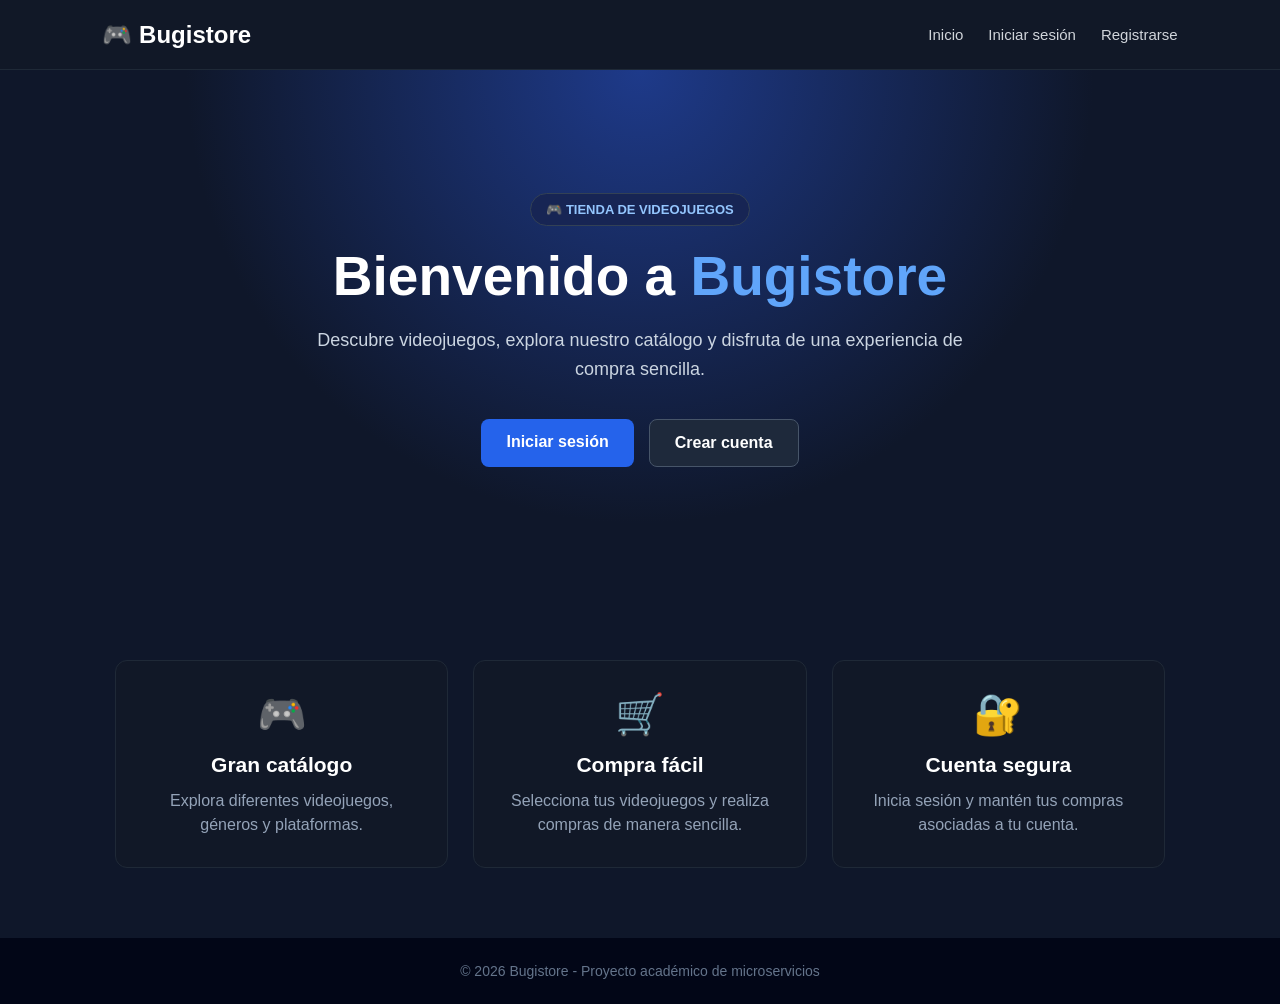
==== frontend/index.html @ cd57fe41 "Se desarrollo Front, y solucion de errores en auth, api y user service" ====
<!DOCTYPE html>
<html lang="es">
<head>
    <meta charset="UTF-8">
    <meta name="viewport" content="width=device-width, initial-scale=1.0">

    <title>Bugistore | Tienda de Videojuegos</title>

    <link rel="stylesheet" href="css/styles.css">
</head>

<body>

    <header class="navbar">
        <div class="logo">
            🎮 Bugistore
        </div>

        <nav>
            <a href="index.html">Inicio</a>
            <a href="login.html">Iniciar sesión</a>
            <a href="registro.html">Registrarse</a>
        </nav>
    </header>

    <main>

        <section class="hero">

            <div class="hero-content">

                <span class="hero-tag">
                    🎮 TIENDA DE VIDEOJUEGOS
                </span>

                <h1>
                    Bienvenido a <span>Bugistore</span>
                </h1>

                <p>
                    Descubre videojuegos, explora nuestro catálogo
                    y disfruta de una experiencia de compra sencilla.
                </p>

                <div class="hero-buttons">

                    <a href="login.html" class="btn btn-primary">
                        Iniciar sesión
                    </a>

                    <a href="registro.html" class="btn btn-secondary">
                        Crear cuenta
                    </a>

                </div>

            </div>

        </section>

        <section class="features">

            <div class="feature-card">

                <div class="feature-icon">
                    🎮
                </div>

                <h2>
                    Gran catálogo
                </h2>

                <p>
                    Explora diferentes videojuegos,
                    géneros y plataformas.
                </p>

            </div>

            <div class="feature-card">

                <div class="feature-icon">
                    🛒
                </div>

                <h2>
                    Compra fácil
                </h2>

                <p>
                    Selecciona tus videojuegos y
                    realiza compras de manera sencilla.
                </p>

            </div>

            <div class="feature-card">

                <div class="feature-icon">
                    🔐
                </div>

                <h2>
                    Cuenta segura
                </h2>

                <p>
                    Inicia sesión y mantén tus compras
                    asociadas a tu cuenta.
                </p>

            </div>

        </section>

    </main>

    <footer>

        <p>
            © 2026 Bugistore - Proyecto académico de microservicios
        </p>

    </footer>

</body>
</html>
---- frontend/css/styles.css ----
/*INDEX*/ 
* {
    margin: 0;
    padding: 0;
    box-sizing: border-box;
}

body {
    font-family: Arial, Helvetica, sans-serif;
    background: #0f172a;
    color: #ffffff;
    min-height: 100vh;
}

/* =========================
   NAVBAR
========================= */

.navbar {
    width: 100%;
    min-height: 70px;
    padding: 0 8%;
    display: flex;
    align-items: center;
    justify-content: space-between;

    background: #111827;
    border-bottom: 1px solid #1f2937;
}

.logo {
    font-size: 24px;
    font-weight: bold;
}

.navbar nav {
    display: flex;
    gap: 25px;
}

.navbar a {
    color: #d1d5db;
    text-decoration: none;
    font-size: 15px;
    transition: 0.2s;
}

.navbar a:hover {
    color: #ffffff;
}

/* =========================
   HERO
========================= */

.hero {
    min-height: 520px;

    display: flex;
    align-items: center;
    justify-content: center;

    padding: 60px 20px;

    background:
        radial-gradient(
            circle at top,
            #1e3a8a 0%,
            #0f172a 55%
        );
}

.hero-content {
    max-width: 800px;
    text-align: center;
}

.hero-tag {
    display: inline-block;

    margin-bottom: 20px;
    padding: 8px 15px;

    border: 1px solid #334155;
    border-radius: 20px;

    color: #93c5fd;
    background: #172554;

    font-size: 13px;
    font-weight: bold;
}

.hero h1 {
    font-size: 55px;
    margin-bottom: 20px;
    line-height: 1.1;
}

.hero h1 span {
    color: #60a5fa;
}

.hero p {
    max-width: 650px;
    margin: 0 auto 35px;

    color: #cbd5e1;

    font-size: 18px;
    line-height: 1.6;
}

/* =========================
   BUTTONS
========================= */

.hero-buttons {
    display: flex;
    justify-content: center;
    gap: 15px;
}

.btn {
    display: inline-block;

    padding: 14px 25px;

    border-radius: 8px;

    text-decoration: none;

    font-weight: bold;

    transition: 0.2s;
}

.btn-primary {
    background: #2563eb;
    color: #ffffff;
}

.btn-primary:hover {
    background: #1d4ed8;
    transform: translateY(-2px);
}

.btn-secondary {
    background: #1e293b;
    color: #ffffff;

    border: 1px solid #475569;
}

.btn-secondary:hover {
    background: #334155;
    transform: translateY(-2px);
}

/* =========================
   FEATURES
========================= */

.features {
    display: grid;

    grid-template-columns:
        repeat(3, 1fr);

    gap: 25px;

    max-width: 1100px;

    margin: 0 auto;

    padding: 70px 25px;
}

.feature-card {
    padding: 30px;

    background: #111827;

    border: 1px solid #1f2937;

    border-radius: 12px;

    text-align: center;

    transition: 0.2s;
}

.feature-card:hover {
    transform: translateY(-5px);

    border-color: #3b82f6;
}

.feature-icon {
    font-size: 40px;
    margin-bottom: 15px;
}

.feature-card h2 {
    margin-bottom: 12px;

    font-size: 21px;
}

.feature-card p {
    color: #94a3b8;

    line-height: 1.5;
}

/* =========================
   FOOTER
========================= */

footer {
    padding: 25px;

    text-align: center;

    background: #020617;

    color: #64748b;

    font-size: 14px;
}

/* =========================
   RESPONSIVE
========================= */

@media (max-width: 800px) {

    .navbar {
        flex-direction: column;
        gap: 15px;

        padding: 20px;
    }

    .navbar nav {
        gap: 15px;
    }

    .hero h1 {
        font-size: 40px;
    }

    .hero p {
        font-size: 16px;
    }

    .features {
        grid-template-columns: 1fr;
    }

    .hero-buttons {
        flex-direction: column;
        max-width: 250px;
        margin: auto;
    }
}

/*LOGIN*/
/* =========================
   AUTH
========================= */

.auth-page {
    min-height: calc(100vh - 140px);

    display: flex;
    align-items: center;
    justify-content: center;

    padding: 50px 20px;

    background:
        radial-gradient(
            circle at center,
            #172554 0%,
            #0f172a 60%
        );
}

.auth-card {
    width: 100%;
    max-width: 430px;

    padding: 40px;

    background: #111827;

    border: 1px solid #1f2937;

    border-radius: 15px;

    box-shadow:
        0 20px 50px rgba(0, 0, 0, 0.35);
}

.auth-header {
    text-align: center;

    margin-bottom: 30px;
}

.auth-icon {
    font-size: 45px;

    margin-bottom: 15px;
}

.auth-header h1 {
    font-size: 30px;

    margin-bottom: 10px;
}

.auth-header p {
    color: #94a3b8;
}

/* FORMULARIO */

.form-group {
    margin-bottom: 20px;
}

.form-group label {
    display: block;

    margin-bottom: 8px;

    color: #e2e8f0;

    font-size: 14px;

    font-weight: bold;
}

.form-group input {
    width: 100%;

    padding: 13px 14px;

    background: #020617;

    border: 1px solid #334155;

    border-radius: 8px;

    color: #ffffff;

    font-size: 15px;

    outline: none;

    transition: 0.2s;
}

.form-group input:focus {
    border-color: #3b82f6;

    box-shadow:
        0 0 0 3px rgba(59, 130, 246, 0.15);
}

.auth-button {
    width: 100%;

    border: none;

    cursor: pointer;

    font-size: 15px;
}

/* MENSAJES */

.message {
    margin-top: 20px;

    padding: 12px;

    border-radius: 8px;

    text-align: center;

    font-size: 14px;

    display: none;
}

.message.success {
    display: block;

    background: #052e16;

    border: 1px solid #166534;

    color: #86efac;
}

.message.error {
    display: block;

    background: #450a0a;

    border: 1px solid #991b1b;

    color: #fca5a5;
}

.auth-footer {
    margin-top: 25px;

    padding-top: 20px;

    border-top: 1px solid #1f2937;

    text-align: center;
}

.auth-footer p {
    color: #94a3b8;

    font-size: 14px;
}

.auth-footer a {
    color: #60a5fa;

    text-decoration: none;

    font-weight: bold;
}

.auth-footer a:hover {
    text-decoration: underline;
}

/* =========================
   STORE
========================= */

.store-header {
    padding: 60px 8%;

    background:
        radial-gradient(
            circle at top right,
            #172554 0%,
            #0f172a 55%
        );
}

.store-header h1 {
    margin-top: 15px;

    font-size: 42px;
}

.store-header p {
    margin-top: 12px;

    color: #94a3b8;

    font-size: 17px;
}

.store-container {
    max-width: 1200px;

    margin: auto;

    padding: 50px 25px;
}

.games-grid {
    display: grid;

    grid-template-columns:
        repeat(3, 1fr);

    gap: 25px;
}

.game-card {
    overflow: hidden;

    background: #111827;

    border: 1px solid #1f2937;

    border-radius: 12px;

    transition: 0.2s;
}

.game-card:hover {
    transform: translateY(-5px);

    border-color: #3b82f6;
}

.game-image {
    width: 100%;

    height: 190px;

    display: flex;

    align-items: center;
    justify-content: center;

    background:
        linear-gradient(
            135deg,
            #1e3a8a,
            #312e81
        );

    font-size: 65px;
}

.game-content {
    padding: 22px;
}

.game-content h2 {
    margin-bottom: 10px;

    font-size: 21px;
}

.game-description {
    min-height: 48px;

    margin-bottom: 15px;

    color: #94a3b8;

    font-size: 14px;

    line-height: 1.5;
}

.game-info {
    display: flex;

    justify-content: space-between;

    margin-bottom: 10px;
}

.game-price {
    color: #60a5fa;

    font-size: 22px;

    font-weight: bold;
}

.game-stock {
    color: #94a3b8;

    font-size: 13px;
}

.game-meta {
    margin-bottom: 18px;

    color: #64748b;

    font-size: 13px;
}

.buy-button {
    width: 100%;

    border: none;

    cursor: pointer;

    font-size: 14px;
}

.buy-button:disabled {
    background: #334155;

    color: #64748b;

    cursor: not-allowed;

    transform: none;
}

.loading {
    grid-column: 1 / -1;

    padding: 50px;

    text-align: center;

    color: #94a3b8;
}

.empty-store {
    grid-column: 1 / -1;

    padding: 50px;

    text-align: center;

    color: #94a3b8;
}

@media (max-width: 900px) {

    .games-grid {
        grid-template-columns:
            repeat(2, 1fr);
    }
}

@media (max-width: 600px) {

    .games-grid {
        grid-template-columns: 1fr;
    }

    .store-header h1 {
        font-size: 32px;
    }
}

/* =========================
   ADMIN
========================= */

.admin-header {
    padding: 55px 8%;

    background:
        radial-gradient(
            circle at top right,
            #172554 0%,
            #0f172a 55%
        );
}

.admin-header h1 {
    margin-top: 15px;

    font-size: 42px;
}

.admin-header p {
    margin-top: 12px;

    color: #94a3b8;

    font-size: 17px;
}

.admin-container {
    max-width: 1250px;

    margin: auto;

    padding: 45px 25px;
}

.admin-section {
    margin-bottom: 45px;

    padding: 25px;

    background: #111827;

    border: 1px solid #1f2937;

    border-radius: 12px;
}

.section-title {
    display: flex;

    align-items: center;

    justify-content: space-between;

    gap: 20px;

    margin-bottom: 25px;

    padding-bottom: 20px;

    border-bottom: 1px solid #1f2937;
}

.section-title h2 {
    margin-bottom: 6px;

    font-size: 23px;
}

.section-title p {
    color: #64748b;

    font-size: 14px;
}

/* =========================
   TABLAS
========================= */

.admin-table-container {
    width: 100%;

    overflow-x: auto;
}

.admin-table {
    width: 100%;

    border-collapse: collapse;

    min-width: 700px;
}

.admin-table th {
    padding: 14px;

    background: #020617;

    color: #cbd5e1;

    text-align: left;

    font-size: 13px;

    border-bottom: 1px solid #334155;
}

.admin-table td {
    padding: 14px;

    color: #cbd5e1;

    font-size: 14px;

    border-bottom: 1px solid #1f2937;
}

.admin-table tr:hover td {
    background: #172033;
}

.admin-table td strong {
    color: #ffffff;
}

/* =========================
   BADGES
========================= */

.badge {
    display: inline-block;

    padding: 5px 9px;

    border-radius: 15px;

    font-size: 12px;

    font-weight: bold;
}

.badge-admin {
    background: #312e81;

    color: #c4b5fd;
}

.badge-user {
    background: #164e63;

    color: #67e8f9;
}

.badge-stock {
    background: #052e16;

    color: #86efac;
}

.badge-empty {
    background: #450a0a;

    color: #fca5a5;
}

/* =========================
   ADMIN BUTTONS
========================= */

.admin-actions {
    display: flex;

    gap: 8px;

    flex-wrap: wrap;
}

.btn-small {
    padding: 7px 11px;

    border: none;

    border-radius: 6px;

    cursor: pointer;

    font-size: 12px;

    font-weight: bold;
}

.btn-edit {
    background: #1d4ed8;

    color: #ffffff;
}

.btn-edit:hover {
    background: #2563eb;
}

.btn-delete {
    background: #991b1b;

    color: #ffffff;
}

.btn-delete:hover {
    background: #b91c1c;
}

/* =========================
   FORMULARIO DE VIDEOJUEGO
========================= */

.game-form {
    display: none;

    margin-bottom: 25px;

    padding: 25px;

    background: #020617;

    border: 1px solid #334155;

    border-radius: 10px;
}

.game-form.active {
    display: block;
}

.game-form h3 {
    margin-bottom: 20px;

    font-size: 20px;
}

.form-grid {
    display: grid;

    grid-template-columns:
        repeat(2, 1fr);

    gap: 18px;
}

.form-grid .full-width {
    grid-column: 1 / -1;
}

.game-form textarea {
    width: 100%;

    min-height: 100px;

    padding: 13px 14px;

    resize: vertical;

    background: #111827;

    border: 1px solid #334155;

    border-radius: 8px;

    color: #ffffff;

    font-family: inherit;

    outline: none;
}

.game-form textarea:focus {
    border-color: #3b82f6;
}

.form-actions {
    display: flex;

    gap: 10px;

    margin-top: 20px;
}

.btn-cancel {
    background: #334155;

    color: #ffffff;

    border: none;

    cursor: pointer;
}

.btn-cancel:hover {
    background: #475569;
}

/* =========================
   RESPONSIVE ADMIN
========================= */

@media (max-width: 800px) {

    .section-title {
        flex-direction: column;

        align-items: flex-start;
    }

    .form-grid {
        grid-template-columns: 1fr;
    }

    .form-grid .full-width {
        grid-column: auto;
    }

    .admin-header h1 {
        font-size: 32px;
    }
}
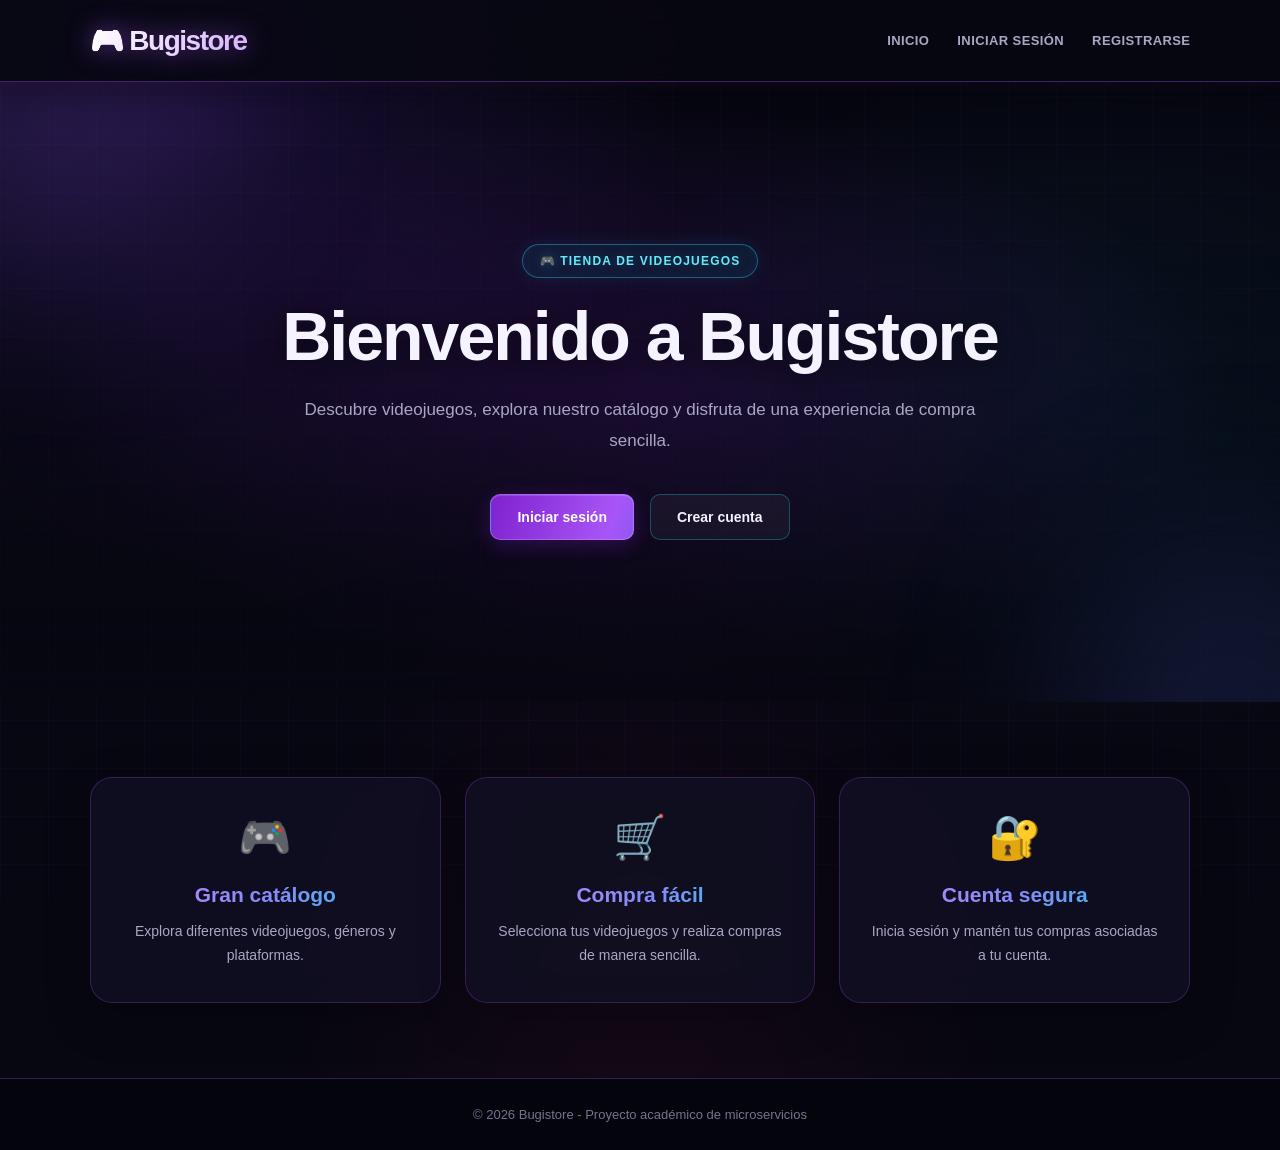
==== commit f9c48fc8: "Rediseñando lo visual2" ====
--- a/frontend/index.html
+++ b/frontend/index.html
@@ -7,6 +7,11 @@
     <title>Bugistore | Tienda de Videojuegos</title>
 
     <link rel="stylesheet" href="css/styles.css">
+
+    <link rel="manifest" href="manifest.json">
+    <meta name="theme-color" content="#111111">
+    <link rel="apple-touch-icon" href="images/icons/icon-192.png">
+
 </head>
 
 <body>
@@ -34,7 +39,7 @@
                 </span>
 
                 <h1>
-                    Bienvenido a <span>Bugistore</span>
+                    Bienvenido a Bugistore
                 </h1>
 
                 <p>
@@ -122,6 +127,6 @@
         </p>
 
     </footer>
-
+<script src="js/pwa.js"></script>
 </body>
 </html>
--- a/frontend/css/styles.css
+++ b/frontend/css/styles.css
@@ -1,15 +1,170 @@
-/*INDEX*/ 
+
+/* =========================================================
+   BUGISTORE — GAMING PREMIUM / NEON GLASSMORPHISM
+   Rediseño exclusivamente visual.
+========================================================= */
+
+/* =========================
+   VARIABLES Y BASE
+========================= */
+
+:root {
+    --bg-main: #070711;
+    --bg-secondary: #0d0d1c;
+    --bg-card: rgba(17, 15, 34, 0.88);
+    --bg-card-hover: rgba(28, 19, 51, 0.96);
+    --bg-input: rgba(5, 7, 19, 0.85);
+
+    --primary: #a855f7;
+    --primary-light: #d8b4fe;
+    --primary-dark: #7e22ce;
+
+    --secondary: #2563eb;
+    --accent: #22d3ee;
+
+    --text-main: #f5f3ff;
+    --text-secondary: #aaa7c5;
+    --text-muted: #77738f;
+
+    --border-color: rgba(168, 85, 247, 0.25);
+    --border-hover: rgba(34, 211, 238, 0.65);
+
+    --success: #34d399;
+    --danger: #fb7185;
+    --warning: #fbbf24;
+
+    --radius-sm: 10px;
+    --radius-md: 16px;
+    --radius-lg: 22px;
+    --radius-xl: 28px;
+
+    --glass-blur: blur(18px);
+
+    --shadow-card: 0 15px 45px rgba(0, 0, 0, 0.28);
+
+    --shadow-purple:
+        0 0 25px rgba(168, 85, 247, 0.22),
+        0 0 65px rgba(124, 58, 237, 0.10);
+
+    --transition: 0.3s ease;
+}
+
 * {
     margin: 0;
     padding: 0;
     box-sizing: border-box;
 }
 
+html {
+    scroll-behavior: smooth;
+}
+
 body {
-    font-family: Arial, Helvetica, sans-serif;
-    background: #0f172a;
-    color: #ffffff;
     min-height: 100vh;
+    overflow-x: hidden;
+
+    font-family: Inter, "Segoe UI", Arial, sans-serif;
+    color: var(--text-main);
+
+    background:
+        radial-gradient(ellipse at 15% 10%,
+            rgba(124, 58, 237, .20), transparent 32%),
+        radial-gradient(ellipse at 85% 35%,
+            rgba(8, 145, 178, .13), transparent 32%),
+        radial-gradient(ellipse at 50% 100%,
+            rgba(190, 24, 93, .08), transparent 40%),
+        var(--bg-main);
+}
+
+body::before {
+    content: "";
+    position: fixed;
+    inset: 0;
+    z-index: -1;
+    pointer-events: none;
+
+    background-image:
+        linear-gradient(rgba(168, 85, 247, .035) 1px, transparent 1px),
+        linear-gradient(90deg, rgba(168, 85, 247, .035) 1px, transparent 1px);
+
+    background-size: 48px 48px;
+}
+
+::selection {
+    background: rgba(168, 85, 247, 0.4);
+    color: white;
+}
+
+a {
+    color: inherit;
+}
+
+button,
+input,
+textarea {
+    font: inherit;
+}
+
+button {
+    color: inherit;
+}
+
+img {
+    max-width: 100%;
+}
+
+section {
+    position: relative;
+}
+
+/* =========================
+   ANIMACIONES
+========================= */
+
+@keyframes fadeIn {
+    from {
+        opacity: 0;
+        transform: translateY(18px);
+    }
+
+    to {
+        opacity: 1;
+        transform: translateY(0);
+    }
+}
+
+@keyframes glowPulse {
+    0%, 100% {
+        box-shadow: 0 0 15px rgba(168, 85, 247, 0.15);
+    }
+
+    50% {
+        box-shadow: 0 0 30px rgba(168, 85, 247, 0.35);
+    }
+}
+
+@keyframes float {
+    0%, 100% {
+        transform: translateY(0);
+    }
+
+    50% {
+        transform: translateY(-8px);
+    }
+}
+
+@keyframes gradientMove {
+    0% {
+        background-position: 0% 50%;
+    }
+
+    50% {
+        background-position: 100% 50%;
+    }
+
+    100% {
+        background-position: 0% 50%;
+    }
 }
 
 /* =========================
@@ -17,36 +172,98 @@
 ========================= */
 
 .navbar {
+    position: sticky;
+    top: 0;
+    z-index: 100;
+
     width: 100%;
-    min-height: 70px;
-    padding: 0 8%;
+    min-height: 82px;
+    padding: 0 7%;
+
     display: flex;
     align-items: center;
     justify-content: space-between;
-
-    background: #111827;
-    border-bottom: 1px solid #1f2937;
+    gap: 20px;
+
+    background: rgba(7, 7, 18, .88);
+    backdrop-filter: var(--glass-blur);
+    -webkit-backdrop-filter: var(--glass-blur);
+
+    border-bottom: 1px solid rgba(168, 85, 247, .35);
+
+    box-shadow:
+        0 8px 35px rgba(0, 0, 0, .45),
+        0 1px 15px rgba(168, 85, 247, .12);
 }
 
 .logo {
-    font-size: 24px;
-    font-weight: bold;
+    font-size: 28px;
+    font-weight: 900;
+    letter-spacing: -1.5px;
+
+    background: linear-gradient(
+        110deg,
+        #ffffff,
+        #d8b4fe,
+        #22d3ee
+    );
+
+    background-size: 200% auto;
+    background-clip: text;
+    -webkit-background-clip: text;
+    -webkit-text-fill-color: transparent;
+
+    filter: drop-shadow(0 0 12px rgba(168, 85, 247, .55));
 }
 
 .navbar nav {
     display: flex;
-    gap: 25px;
+    align-items: center;
+    gap: 28px;
 }
 
 .navbar a {
-    color: #d1d5db;
+    position: relative;
+
+    color: var(--text-secondary);
     text-decoration: none;
-    font-size: 15px;
-    transition: 0.2s;
+    font-size: 13px;
+    font-weight: 600;
+    letter-spacing: .4px;
+    text-transform: uppercase;
+
+    transition: var(--transition);
+}
+
+.navbar a::after {
+    content: "";
+    position: absolute;
+    left: 0;
+    bottom: -8px;
+
+    width: 0;
+    height: 2px;
+
+    border-radius: 5px;
+
+    background: linear-gradient(
+        90deg,
+        var(--primary),
+        var(--accent)
+    );
+
+    box-shadow: 0 0 12px var(--accent);
+
+    transition: width var(--transition);
 }
 
 .navbar a:hover {
-    color: #ffffff;
+    color: #67e8f9;
+    text-shadow: 0 0 14px rgba(34, 211, 238, .65);
+}
+
+.navbar a:hover::after {
+    width: 100%;
 }
 
 /* =========================
@@ -54,107 +271,221 @@
 ========================= */
 
 .hero {
-    min-height: 520px;
+    position: relative;
+    min-height: 620px;
 
     display: flex;
     align-items: center;
     justify-content: center;
 
-    padding: 60px 20px;
+    padding: 90px 20px;
+    overflow: hidden;
 
     background:
-        radial-gradient(
-            circle at top,
-            #1e3a8a 0%,
-            #0f172a 55%
-        );
+        linear-gradient(180deg,
+            rgba(7, 7, 17, .15),
+            rgba(7, 7, 17, .65)),
+        radial-gradient(ellipse at center,
+            rgba(126, 34, 206, .28),
+            transparent 65%);
+}
+
+.hero::before,
+.hero::after {
+    content: "";
+    position: absolute;
+
+    width: 300px;
+    height: 300px;
+
+    border-radius: 50%;
+    filter: blur(100px);
+
+    pointer-events: none;
+}
+
+.hero::before {
+    top: -120px;
+    left: -100px;
+    background: rgba(150, 101, 255, 0.18);
+}
+
+.hero::after {
+    right: -100px;
+    bottom: -150px;
+    background: rgba(82, 124, 255, 0.18);
 }
 
 .hero-content {
-    max-width: 800px;
+    position: relative;
+    z-index: 1;
+
+    max-width: 850px;
     text-align: center;
+
+    animation: fadeIn 0.8s ease both;
 }
 
 .hero-tag {
     display: inline-block;
 
-    margin-bottom: 20px;
-    padding: 8px 15px;
-
-    border: 1px solid #334155;
-    border-radius: 20px;
-
-    color: #93c5fd;
-    background: #172554;
-
-    font-size: 13px;
-    font-weight: bold;
+    margin-bottom: 22px;
+    padding: 9px 17px;
+
+    border: 1px solid rgba(34, 211, 238, .40);
+    border-radius: 50px;
+
+    color: #67e8f9;
+    background: rgba(8, 145, 178, .10);
+
+    backdrop-filter: blur(12px);
+
+    box-shadow:
+        0 0 18px rgba(34, 211, 238, .10),
+        inset 0 0 15px rgba(34, 211, 238, .05);
+
+    font-size: 12px;
+    font-weight: 800;
+    letter-spacing: 1.2px;
+    text-transform: uppercase;
+
+    text-shadow: 0 0 12px rgba(34, 211, 238, .35);
 }
 
 .hero h1 {
-    font-size: 55px;
-    margin-bottom: 20px;
-    line-height: 1.1;
+    margin-bottom: 22px;
+
+    font-size: clamp(38px, 6vw, 68px);
+    font-weight: 900;
+    line-height: 1.08;
+    letter-spacing: -2px;
+
+    text-shadow: 0 5px 35px rgba(0, 0, 0, .65);
 }
 
 .hero h1 span {
-    color: #60a5fa;
+    background: linear-gradient(
+        100deg,
+        #e879f9,
+        #a78bfa,
+        #22d3ee,
+        #e879f9
+    );
+
+    background-size: 250% auto;
+    background-clip: text;
+    -webkit-background-clip: text;
+    -webkit-text-fill-color: transparent;
+
+    animation: gradientMove 5s ease infinite;
 }
 
 .hero p {
-    max-width: 650px;
-    margin: 0 auto 35px;
-
-    color: #cbd5e1;
-
-    font-size: 18px;
-    line-height: 1.6;
-}
-
-/* =========================
-   BUTTONS
-========================= */
+    max-width: 680px;
+    margin: 0 auto 38px;
+
+    color: var(--text-secondary);
+
+    font-size: 17px;
+    line-height: 1.8;
+}
+
+/* =========================
+   BOTONES
+========================= */
+
+.btn {
+    position: relative;
+    isolation: isolate;
+    overflow: hidden;
+
+    display: inline-flex;
+    align-items: center;
+    justify-content: center;
+    gap: 8px;
+
+    padding: 14px 26px;
+
+    border: 1px solid transparent;
+    border-radius: var(--radius-sm);
+
+    text-decoration: none;
+    font-weight: 800;
+    font-size: 14px;
+
+    cursor: pointer;
+
+    transition:
+        transform var(--transition),
+        box-shadow var(--transition),
+        background var(--transition);
+}
+
+.btn-primary {
+    color: white;
+
+    background: linear-gradient(
+        110deg,
+        #7e22ce,
+        #a855f7 48%,
+        #2563eb
+    );
+
+    background-size: 180% auto;
+
+    border: 1px solid rgba(216, 180, 254, .35);
+
+    box-shadow:
+        0 5px 20px rgba(126, 34, 206, .30),
+        inset 0 1px 0 rgba(255, 255, 255, .15);
+}
+
+.btn-primary:hover {
+    background-position: right center;
+    transform: translateY(-3px);
+
+    box-shadow:
+        0 0 18px rgba(168, 85, 247, .45),
+        0 0 38px rgba(34, 211, 238, .16);
+}
+
+.btn-secondary {
+    color: var(--text-main);
+
+    background: rgba(255, 255, 255, 0.045);
+    border-color: rgba(34, 211, 238, .30);
+
+    backdrop-filter: blur(12px);
+}
+
+.btn-secondary:hover {
+    color: #67e8f9;
+    background: rgba(150, 101, 255, 0.12);
+
+    border-color: var(--accent);
+    box-shadow: 0 0 20px rgba(34, 211, 238, .12);
+
+    transform: translateY(-3px);
+}
+
+.btn-small {
+    padding: 8px 13px;
+
+    border: 1px solid transparent;
+    border-radius: 8px;
+
+    font-size: 12px;
+    font-weight: 800;
+
+    cursor: pointer;
+
+    transition: var(--transition);
+}
 
 .hero-buttons {
     display: flex;
     justify-content: center;
-    gap: 15px;
-}
-
-.btn {
-    display: inline-block;
-
-    padding: 14px 25px;
-
-    border-radius: 8px;
-
-    text-decoration: none;
-
-    font-weight: bold;
-
-    transition: 0.2s;
-}
-
-.btn-primary {
-    background: #2563eb;
-    color: #ffffff;
-}
-
-.btn-primary:hover {
-    background: #1d4ed8;
-    transform: translateY(-2px);
-}
-
-.btn-secondary {
-    background: #1e293b;
-    color: #ffffff;
-
-    border: 1px solid #475569;
-}
-
-.btn-secondary:hover {
-    background: #334155;
-    transform: translateY(-2px);
+    gap: 16px;
 }
 
 /* =========================
@@ -162,55 +493,87 @@
 ========================= */
 
 .features {
+    position: relative;
+
     display: grid;
-
-    grid-template-columns:
-        repeat(3, 1fr);
-
-    gap: 25px;
-
-    max-width: 1100px;
-
+    grid-template-columns: repeat(3, minmax(0, 1fr));
+
+    gap: 24px;
+
+    max-width: 1150px;
     margin: 0 auto;
 
-    padding: 70px 25px;
+    padding: 75px 25px;
 }
 
 .feature-card {
-    padding: 30px;
-
-    background: #111827;
-
-    border: 1px solid #1f2937;
-
-    border-radius: 12px;
+    position: relative;
+    overflow: hidden;
+
+    padding: 34px 28px;
+
+    background: var(--bg-card);
+    backdrop-filter: blur(18px);
+    -webkit-backdrop-filter: blur(18px);
+
+    border: 1px solid var(--border-color);
+    border-radius: var(--radius-lg);
 
     text-align: center;
 
-    transition: 0.2s;
+    box-shadow: var(--shadow-card);
+
+    transition: var(--transition);
+}
+
+.feature-card::before {
+    content: "";
+    position: absolute;
+    inset: 0;
+
+    background: linear-gradient(
+        135deg,
+        rgba(150, 101, 255, 0.10),
+        transparent 55%
+    );
+
+    opacity: 0;
+    transition: var(--transition);
 }
 
 .feature-card:hover {
-    transform: translateY(-5px);
-
-    border-color: #3b82f6;
+    transform: translateY(-9px);
+
+    border-color: var(--border-hover);
+    box-shadow: var(--shadow-purple);
+}
+
+.feature-card:hover::before {
+    opacity: 1;
 }
 
 .feature-icon {
-    font-size: 40px;
-    margin-bottom: 15px;
+    position: relative;
+
+    margin-bottom: 20px;
+    font-size: 43px;
+
+    animation: float 4s ease-in-out infinite;
 }
 
 .feature-card h2 {
-    margin-bottom: 12px;
-
+    position: relative;
+
+    margin-bottom: 13px;
     font-size: 21px;
 }
 
 .feature-card p {
-    color: #94a3b8;
-
-    line-height: 1.5;
+    position: relative;
+
+    color: var(--text-secondary);
+    font-size: 14px;
+    line-height: 1.7;
 }
 
 /* =========================
@@ -218,54 +581,17 @@
 ========================= */
 
 footer {
-    padding: 25px;
-
+    padding: 28px 20px;
+
+    background: rgba(5, 5, 14, .96);
+
+    border-top: 1px solid rgba(168, 85, 247, .30);
+
+    color: var(--text-muted);
     text-align: center;
-
-    background: #020617;
-
-    color: #64748b;
-
-    font-size: 14px;
-}
-
-/* =========================
-   RESPONSIVE
-========================= */
-
-@media (max-width: 800px) {
-
-    .navbar {
-        flex-direction: column;
-        gap: 15px;
-
-        padding: 20px;
-    }
-
-    .navbar nav {
-        gap: 15px;
-    }
-
-    .hero h1 {
-        font-size: 40px;
-    }
-
-    .hero p {
-        font-size: 16px;
-    }
-
-    .features {
-        grid-template-columns: 1fr;
-    }
-
-    .hero-buttons {
-        flex-direction: column;
-        max-width: 250px;
-        margin: auto;
-    }
-}
-
-/*LOGIN*/
+    font-size: 13px;
+}
+
 /* =========================
    AUTH
 ========================= */
@@ -277,691 +603,1658 @@
     align-items: center;
     justify-content: center;
 
-    padding: 50px 20px;
+    padding: 65px 20px;
 
     background:
         radial-gradient(
-            circle at center,
-            #172554 0%,
-            #0f172a 60%
+            circle at 15% 25%,
+            rgba(150, 101, 255, 0.20),
+            transparent 35%
+        ),
+        radial-gradient(
+            circle at 85% 75%,
+            rgba(34, 211, 238, 0.10),
+            transparent 35%
         );
 }
 
 .auth-card {
+    position: relative;
+    overflow: hidden;
+
     width: 100%;
-    max-width: 430px;
-
-    padding: 40px;
-
-    background: #111827;
-
-    border: 1px solid #1f2937;
-
-    border-radius: 15px;
+    max-width: 450px;
+
+    padding: 42px;
+
+    background: linear-gradient(
+        145deg,
+        rgba(25, 19, 47, .96),
+        rgba(10, 12, 28, .97)
+    );
+
+    border: 1px solid rgba(168, 85, 247, .35);
+    border-radius: var(--radius-xl);
+
+    backdrop-filter: blur(24px);
+    -webkit-backdrop-filter: blur(24px);
 
     box-shadow:
-        0 20px 50px rgba(0, 0, 0, 0.35);
+        0 25px 80px rgba(0, 0, 0, .50),
+        0 0 35px rgba(168, 85, 247, .12);
+
+    animation: fadeIn 0.65s ease both;
+}
+
+.auth-card::before {
+    content: "";
+    position: absolute;
+    top: 0;
+    left: 12%;
+
+    width: 76%;
+    height: 1px;
+
+    background: linear-gradient(
+        90deg,
+        transparent,
+        var(--primary-light),
+        transparent
+    );
 }
 
 .auth-header {
     text-align: center;
-
-    margin-bottom: 30px;
+    margin-bottom: 32px;
 }
 
 .auth-icon {
-    font-size: 45px;
-
-    margin-bottom: 15px;
+    width: 76px;
+    height: 76px;
+
+    margin: 0 auto 22px;
+
+    display: flex;
+    align-items: center;
+    justify-content: center;
+
+    background: linear-gradient(135deg, #a855f7, #2563eb, #0891b2);
+
+    border: 1px solid rgba(255, 255, 255, 0.18);
+    border-radius: 22px;
+
+    font-size: 34px;
+
+    box-shadow:
+        0 0 25px rgba(168, 85, 247, .35),
+        0 0 40px rgba(37, 99, 235, .16);
+
+    animation: float 4s ease-in-out infinite;
 }
 
 .auth-header h1 {
+    margin-bottom: 10px;
     font-size: 30px;
-
-    margin-bottom: 10px;
+    font-weight: 900;
 }
 
 .auth-header p {
-    color: #94a3b8;
-}
-
-/* FORMULARIO */
+    color: var(--text-secondary);
+    font-size: 14px;
+    line-height: 1.6;
+}
+
+/* =========================
+   FORMULARIOS
+========================= */
 
 .form-group {
-    margin-bottom: 20px;
+    margin-bottom: 21px;
 }
 
 .form-group label {
     display: block;
-
-    margin-bottom: 8px;
-
-    color: #e2e8f0;
+    margin-bottom: 9px;
+
+    color: #ded9f2;
+
+    font-size: 13px;
+    font-weight: 700;
+}
+
+.form-group input,
+.game-form textarea {
+    width: 100%;
+
+    padding: 14px 15px;
+
+    color: white;
+    background: rgba(5, 7, 19, .85);
+
+    border: 1px solid rgba(168, 85, 247, .28);
+    border-radius: var(--radius-sm);
 
     font-size: 14px;
-
-    font-weight: bold;
-}
-
-.form-group input {
-    width: 100%;
-
-    padding: 13px 14px;
-
-    background: #020617;
-
-    border: 1px solid #334155;
-
-    border-radius: 8px;
-
-    color: #ffffff;
-
-    font-size: 15px;
-
     outline: none;
 
-    transition: 0.2s;
-}
-
-.form-group input:focus {
-    border-color: #3b82f6;
+    transition: var(--transition);
+}
+
+.form-group input::placeholder,
+.game-form textarea::placeholder {
+    color: var(--text-muted);
+}
+
+.form-group input:focus,
+.game-form textarea:focus {
+    border-color: #22d3ee;
 
     box-shadow:
-        0 0 0 3px rgba(59, 130, 246, 0.15);
+        0 0 0 3px rgba(34, 211, 238, .10),
+        0 0 20px rgba(34, 211, 238, .12);
 }
 
 .auth-button {
     width: 100%;
 
     border: none;
-
     cursor: pointer;
 
     font-size: 15px;
 }
 
-/* MENSAJES */
+.auth-button:hover {
+    box-shadow: 0 10px 30px rgba(150, 101, 255, 0.35);
+}
+
+/* =========================
+   MENSAJES
+========================= */
 
 .message {
+    display: none;
+
     margin-top: 20px;
-
-    padding: 12px;
-
-    border-radius: 8px;
+    padding: 13px 15px;
+
+    border-radius: var(--radius-sm);
 
     text-align: center;
-
-    font-size: 14px;
-
-    display: none;
+    font-size: 13px;
+    line-height: 1.5;
 }
 
 .message.success {
     display: block;
 
-    background: #052e16;
-
-    border: 1px solid #166534;
-
-    color: #86efac;
+    color: #6ee7b7;
+    background: rgba(16, 185, 129, 0.10);
+
+    border: 1px solid rgba(52, 211, 153, 0.30);
 }
 
 .message.error {
     display: block;
 
-    background: #450a0a;
-
-    border: 1px solid #991b1b;
-
-    color: #fca5a5;
-}
+    color: #fda4af;
+    background: rgba(244, 63, 94, 0.10);
+
+    border: 1px solid rgba(251, 113, 133, 0.30);
+}
+
+/* =========================
+   AUTH FOOTER
+========================= */
 
 .auth-footer {
-    margin-top: 25px;
-
-    padding-top: 20px;
-
-    border-top: 1px solid #1f2937;
+    margin-top: 27px;
+    padding-top: 22px;
+
+    border-top: 1px solid var(--border-color);
 
     text-align: center;
 }
 
 .auth-footer p {
-    color: #94a3b8;
-
-    font-size: 14px;
+    color: var(--text-secondary);
+    font-size: 13px;
 }
 
 .auth-footer a {
-    color: #60a5fa;
-
     text-decoration: none;
-
-    font-weight: bold;
-}
-
-.auth-footer a:hover {
-    text-decoration: underline;
-}
-
-/* =========================
-   STORE
-========================= */
-
-.store-header {
-    padding: 60px 8%;
+    font-weight: 800;
+
+    background: linear-gradient(100deg, #c084fc, #22d3ee);
+    background-clip: text;
+    -webkit-background-clip: text;
+    -webkit-text-fill-color: transparent;
+
+    transition: var(--transition);
+}
+
+/* =========================
+   STORE HEADER
+========================= */
+
+.store-header,
+.admin-header {
+    position: relative;
+    overflow: hidden;
+
+    padding: 85px 8%;
 
     background:
-        radial-gradient(
-            circle at top right,
-            #172554 0%,
-            #0f172a 55%
-        );
-}
-
-.store-header h1 {
-    margin-top: 15px;
-
-    font-size: 42px;
-}
-
-.store-header p {
-    margin-top: 12px;
-
-    color: #94a3b8;
-
-    font-size: 17px;
-}
+        radial-gradient(ellipse at 85% 20%,
+            rgba(34, 211, 238, .15),
+            transparent 35%),
+        radial-gradient(ellipse at 15% 80%,
+            rgba(168, 85, 247, .24),
+            transparent 45%),
+        linear-gradient(120deg, #0b0a19, #101026 60%, #0b1021);
+
+    border-bottom: 1px solid rgba(168, 85, 247, .35);
+}
+
+.store-header h1,
+.admin-header h1 {
+    position: relative;
+
+    display: inline-block;
+    margin-top: 16px;
+
+    font-size: clamp(32px, 4vw, 46px);
+    font-weight: 900;
+    letter-spacing: -1px;
+}
+
+.store-header p,
+.admin-header p {
+    position: relative;
+
+    max-width: 720px;
+    margin-top: 13px;
+
+    color: var(--text-secondary);
+    font-size: 16px;
+    line-height: 1.7;
+}
+
+/* =========================
+   STORE CONTAINER
+========================= */
 
 .store-container {
-    max-width: 1200px;
+    max-width: 1250px;
 
     margin: auto;
-
-    padding: 50px 25px;
+    padding: 55px 25px;
 }
 
 .games-grid {
     display: grid;
-
-    grid-template-columns:
-        repeat(3, 1fr);
-
-    gap: 25px;
-}
+    grid-template-columns: repeat(3, minmax(0, 1fr));
+
+    gap: 30px;
+}
+
+/* =========================
+   GAME CARDS
+========================= */
 
 .game-card {
+    position: relative;
     overflow: hidden;
 
-    background: #111827;
-
-    border: 1px solid #1f2937;
-
-    border-radius: 12px;
-
-    transition: 0.2s;
+    min-width: 0;
+
+    background: linear-gradient(
+        145deg,
+        rgba(25, 19, 46, .96),
+        rgba(11, 12, 27, .96)
+    );
+
+    border: 1px solid rgba(168, 85, 247, .24);
+    border-radius: 18px;
+
+    backdrop-filter: blur(16px);
+    -webkit-backdrop-filter: blur(16px);
+
+    box-shadow:
+        0 15px 45px rgba(0, 0, 0, .35),
+        inset 0 1px 0 rgba(255, 255, 255, .035);
+
+    transition:
+        transform var(--transition),
+        border-color var(--transition),
+        box-shadow var(--transition);
+
+    animation: fadeIn 0.55s ease both;
+}
+
+.game-card::before {
+    content: "";
+    position: absolute;
+    top: 0;
+    left: 12%;
+    z-index: 2;
+
+    width: 76%;
+    height: 1px;
+
+    background: linear-gradient(
+        90deg,
+        transparent,
+        #c084fc,
+        #22d3ee,
+        transparent
+    );
+
+    opacity: .75;
+    pointer-events: none;
 }
 
 .game-card:hover {
-    transform: translateY(-5px);
-
-    border-color: #3b82f6;
+    transform: translateY(-10px);
+
+    background: var(--bg-card-hover);
+    border-color: rgba(34, 211, 238, .55);
+
+    box-shadow:
+        0 20px 55px rgba(0, 0, 0, .50),
+        0 0 25px rgba(168, 85, 247, .20),
+        0 0 50px rgba(34, 211, 238, .08);
 }
 
 .game-image {
+    position: relative;
+    overflow: hidden;
+
     width: 100%;
-
-    height: 190px;
+    height: 245px;
 
     display: flex;
-
     align-items: center;
     justify-content: center;
 
     background:
-        linear-gradient(
-            135deg,
-            #1e3a8a,
-            #312e81
-        );
+        radial-gradient(circle at center,
+            rgba(168, 85, 247, .25),
+            transparent 65%),
+        linear-gradient(135deg, #17102d, #101c38);
+
+    border-bottom: 1px solid rgba(168, 85, 247, .22);
+}
+
+.game-image img {
+    display: block;
+
+    width: 100%;
+    height: 100%;
+
+    object-fit: contain;
+    object-position: center;
+
+    transition:
+        transform .65s cubic-bezier(.2, .8, .2, 1),
+        filter .4s ease;
+}
+
+.game-card:hover .game-image img {
+    transform: scale(1.09);
+    filter: saturate(1.18) contrast(1.05);
+}
+
+.game-image-fallback {
+    width: 100%;
+    height: 100%;
+
+    display: flex;
+    align-items: center;
+    justify-content: center;
+
+    background:
+        radial-gradient(circle at center,
+            rgba(150, 101, 255, 0.25),
+            transparent 70%),
+        linear-gradient(135deg, #211a3b, #17264b);
 
     font-size: 65px;
 }
 
 .game-content {
-    padding: 22px;
+    padding: 25px;
 }
 
 .game-content h2 {
     margin-bottom: 10px;
 
-    font-size: 21px;
+    color: #f5f3ff;
+    font-size: 20px;
+    font-weight: 800;
+    line-height: 1.35;
+    letter-spacing: -.4px;
+}
+
+.game-title-row {
+    display: flex;
+    align-items: flex-start;
+    justify-content: space-between;
+    gap: 12px;
+
+    margin-bottom: 12px;
+}
+
+.game-title-row h2 {
+    margin: 0;
 }
 
 .game-description {
     min-height: 48px;
 
-    margin-bottom: 15px;
-
-    color: #94a3b8;
-
-    font-size: 14px;
-
-    line-height: 1.5;
+    margin-bottom: 18px;
+
+    color: #aaa7c5;
+
+    font-size: 13px;
+    line-height: 1.7;
 }
 
 .game-info {
     display: flex;
-
+    align-items: center;
     justify-content: space-between;
-
-    margin-bottom: 10px;
+    gap: 12px;
+
+    margin-bottom: 13px;
 }
 
 .game-price {
-    color: #60a5fa;
-
-    font-size: 22px;
-
-    font-weight: bold;
+    display: inline-block;
+
+    background: linear-gradient(
+        100deg,
+        #d8b4fe,
+        #a78bfa 45%,
+        #22d3ee
+    );
+
+    background-clip: text;
+    -webkit-background-clip: text;
+    -webkit-text-fill-color: transparent;
+
+    font-size: 23px;
+    font-weight: 900;
 }
 
 .game-stock {
-    color: #94a3b8;
-
-    font-size: 13px;
+    color: var(--text-secondary);
+    font-size: 12px;
 }
 
 .game-meta {
-    margin-bottom: 18px;
-
-    color: #64748b;
-
-    font-size: 13px;
-}
+    display: flex;
+    flex-wrap: wrap;
+    gap: 8px;
+
+    margin-bottom: 20px;
+
+    color: var(--text-muted);
+    font-size: 12px;
+}
+
+.game-meta span {
+    padding: 6px 10px;
+
+    color: #67e8f9;
+    background: rgba(8, 145, 178, .09);
+
+    border: 1px solid rgba(34, 211, 238, .18);
+    border-radius: 7px;
+
+    font-size: 11px;
+}
+
+.stock-badge {
+    flex-shrink: 0;
+
+    padding: 6px 10px;
+
+    border-radius: 50px;
+
+    color: #6ee7b7;
+    background: rgba(16, 185, 129, 0.12);
+
+    border: 1px solid rgba(52, 211, 153, 0.20);
+
+    box-shadow: 0 0 12px rgba(52, 211, 153, .08);
+
+    font-size: 10px;
+    font-weight: 900;
+}
+
+.stock-badge.stock-empty {
+    color: #fda4af;
+    background: rgba(244, 63, 94, 0.12);
+
+    border-color: rgba(251, 113, 133, 0.22);
+}
+
+/* =========================
+   BUY BUTTON
+========================= */
 
 .buy-button {
     width: 100%;
 
-    border: none;
+    padding: 13px 18px;
+
+    color: white;
+
+    background: linear-gradient(
+        110deg,
+        #7e22ce,
+        #a855f7 48%,
+        #2563eb
+    );
+
+    border: 1px solid rgba(216, 180, 254, .35);
+    border-radius: var(--radius-sm);
+
+    box-shadow:
+        0 5px 20px rgba(126, 34, 206, .30),
+        inset 0 1px 0 rgba(255, 255, 255, .15);
+
+    font-size: 13px;
+    font-weight: 900;
 
     cursor: pointer;
 
-    font-size: 14px;
+    transition: var(--transition);
+}
+
+.buy-button:hover:not(:disabled) {
+    transform: translateY(-3px);
+
+    box-shadow:
+        0 0 18px rgba(168, 85, 247, .45),
+        0 0 38px rgba(34, 211, 238, .16);
 }
 
 .buy-button:disabled {
-    background: #334155;
-
-    color: #64748b;
+    color: var(--text-muted);
+    background: rgba(255, 255, 255, 0.06);
+
+    border-color: rgba(255, 255, 255, 0.05);
 
     cursor: not-allowed;
-
     transform: none;
-}
-
-.loading {
-    grid-column: 1 / -1;
-
-    padding: 50px;
-
-    text-align: center;
-
-    color: #94a3b8;
-}
-
+    box-shadow: none;
+}
+
+/* =========================
+   LOADING / EMPTY
+========================= */
+
+.loading,
 .empty-store {
     grid-column: 1 / -1;
 
-    padding: 50px;
+    padding: 50px 25px;
+
+    color: var(--text-secondary);
 
     text-align: center;
 
-    color: #94a3b8;
-}
-
-@media (max-width: 900px) {
+    background: var(--bg-card);
+
+    border: 1px solid var(--border-color);
+    border-radius: var(--radius-lg);
+}
+
+/* =========================
+   PROFILE
+========================= */
+
+.profile-container {
+    max-width: 1250px;
+
+    margin: 35px auto;
+    padding: 0 25px;
+}
+
+.profile-header {
+    margin-bottom: 27px;
+}
+
+.profile-header h2 {
+    display: inline-block;
+
+    margin: 12px 0;
+
+    font-size: 30px;
+    font-weight: 900;
+}
+
+.profile-header p {
+    color: var(--text-secondary);
+    line-height: 1.7;
+}
+
+.profile-user-card {
+    display: flex;
+    align-items: center;
+    gap: 24px;
+
+    padding: 30px;
+    margin-bottom: 27px;
+
+    background: linear-gradient(
+        140deg,
+        rgba(25, 19, 46, .90),
+        rgba(12, 14, 30, .95)
+    );
+
+    border: 1px solid rgba(168, 85, 247, .25);
+    border-radius: var(--radius-lg);
+
+    backdrop-filter: blur(18px);
+
+    box-shadow: 0 15px 40px rgba(0, 0, 0, .25);
+}
+
+.profile-avatar {
+    width: 84px;
+    height: 84px;
+
+    flex-shrink: 0;
+
+    display: flex;
+    align-items: center;
+    justify-content: center;
+
+    background: linear-gradient(135deg, #a855f7, #2563eb);
+
+    border: 2px solid rgba(177, 138, 255, 0.6);
+    border-radius: 50%;
+
+    font-size: 38px;
+
+    box-shadow:
+        0 0 25px rgba(168, 85, 247, .38),
+        0 0 45px rgba(37, 99, 235, .15);
+}
+
+.profile-user-info h3 {
+    margin-bottom: 9px;
+
+    color: var(--text-main);
+    font-size: 24px;
+
+    overflow-wrap: anywhere;
+}
+
+.profile-user-info p {
+    margin-bottom: 12px;
+
+    color: var(--text-secondary);
+    overflow-wrap: anywhere;
+}
+
+.profile-member-label {
+    display: inline-block;
+
+    padding: 7px 12px;
+
+    color: #d5c0ff;
+    background: rgba(150, 101, 255, 0.13);
+
+    border: 1px solid rgba(150, 101, 255, 0.24);
+    border-radius: 50px;
+
+    font-size: 11px;
+    font-weight: 900;
+}
+
+.profile-stats-grid {
+    display: grid;
+    grid-template-columns: repeat(4, minmax(0, 1fr));
+
+    gap: 18px;
+}
+
+.profile-stat-card {
+    min-width: 0;
+
+    padding: 25px;
+
+    background: linear-gradient(
+        140deg,
+        rgba(25, 19, 46, .90),
+        rgba(12, 14, 30, .95)
+    );
+
+    border: 1px solid rgba(168, 85, 247, .25);
+    border-radius: var(--radius-md);
+
+    backdrop-filter: blur(16px);
+
+    transition: var(--transition);
+}
+
+.profile-stat-card:hover {
+    transform: translateY(-5px);
+
+    border-color: rgba(34, 211, 238, .50);
+
+    box-shadow:
+        0 0 25px rgba(168, 85, 247, .16),
+        0 0 35px rgba(34, 211, 238, .07);
+}
+
+.profile-stat-icon {
+    display: block;
+
+    margin-bottom: 16px;
+
+    font-size: 29px;
+}
+
+.profile-stat-card p {
+    margin-bottom: 12px;
+
+    color: var(--text-secondary);
+    font-size: 13px;
+    line-height: 1.5;
+}
+
+.profile-stat-card strong {
+    display: inline-block;
+
+    background: linear-gradient(
+        100deg,
+        #d8b4fe,
+        #a78bfa 45%,
+        #22d3ee
+    );
+
+    background-clip: text;
+    -webkit-background-clip: text;
+    -webkit-text-fill-color: transparent;
+
+    font-size: 27px;
+
+    overflow-wrap: anywhere;
+}
+
+#profileLastPurchase {
+    font-size: 18px;
+    line-height: 1.5;
+}
+
+/* =========================
+   MIS COMPRAS
+========================= */
+
+#misCompras {
+    margin-top: 40px;
+    margin-bottom: 40px;
+}
+
+#misCompras .store-header {
+    display: flex;
+    align-items: center;
+    justify-content: space-between;
+    flex-wrap: wrap;
+    gap: 16px;
+
+    margin-bottom: 24px;
+
+    border: 1px solid var(--border-color);
+    border-radius: var(--radius-lg);
+}
+
+#misCompras .store-header h2 {
+    display: inline-block;
+    margin-bottom: 8px;
+}
+
+#misCompras .store-header p {
+    margin: 0;
+    opacity: 0.85;
+}
+
+.purchases-table-wrapper {
+    width: 100%;
+    overflow-x: auto;
+
+    background: var(--bg-card);
+
+    border: 1px solid rgba(168, 85, 247, .22);
+    border-radius: var(--radius-lg);
+
+    backdrop-filter: blur(18px);
+    box-shadow: 0 15px 40px rgba(0, 0, 0, .25);
+}
+
+.purchases-table {
+    width: 100%;
+    min-width: 650px;
+
+    border-collapse: collapse;
+    text-align: left;
+}
+
+.purchases-table th,
+.purchases-table td {
+    padding: 16px;
+
+    border-bottom: 1px solid rgba(177, 138, 255, 0.10);
+}
+
+.purchases-table th {
+    color: #67e8f9;
+
+    background: linear-gradient(
+        90deg,
+        rgba(126, 34, 206, .20),
+        rgba(37, 99, 235, .13)
+    );
+
+    font-size: 12px;
+    font-weight: 900;
+    letter-spacing: .5px;
+    text-transform: uppercase;
+    white-space: nowrap;
+}
+
+.purchases-table td {
+    color: var(--text-secondary);
+    font-size: 13px;
+}
+
+.purchases-table tbody tr {
+    transition: background var(--transition);
+}
+
+.purchases-table tbody tr:hover {
+    background: rgba(168, 85, 247, .10);
+}
+
+.purchases-table tbody tr:last-child td {
+    border-bottom: none;
+}
+
+.purchases-table td:nth-child(3),
+.purchases-table td:nth-child(4) {
+    white-space: nowrap;
+}
+
+#purchasesContainer .empty-store,
+#purchasesContainer .loading {
+    padding: 25px;
+
+    text-align: center;
+
+    border: 1px solid var(--border-color);
+    border-radius: var(--radius-md);
+}
+
+/* =========================
+   ADMIN DASHBOARD
+========================= */
+
+.admin-dashboard {
+    max-width: 1250px;
+
+    margin: 0 auto;
+    padding: 35px 25px 10px;
+}
+
+.dashboard-stats {
+    display: grid;
+    grid-template-columns: repeat(4, minmax(0, 1fr));
+
+    gap: 18px;
+    margin-bottom: 30px;
+}
+
+.dashboard-card {
+    display: flex;
+    align-items: center;
+    gap: 16px;
+
+    min-width: 0;
+    padding: 24px 20px;
+
+    background: linear-gradient(
+        145deg,
+        rgba(23, 17, 43, .93),
+        rgba(10, 13, 29, .96)
+    );
+
+    border: 1px solid rgba(168, 85, 247, .24);
+    border-radius: var(--radius-md);
+
+    backdrop-filter: blur(16px);
+
+    box-shadow:
+        0 15px 45px rgba(0, 0, 0, .30),
+        inset 0 1px 0 rgba(255, 255, 255, .035);
+
+    transition: var(--transition);
+}
+
+.dashboard-card:hover {
+    transform: translateY(-5px);
+
+    border-color: rgba(34, 211, 238, .40);
+    box-shadow: var(--shadow-purple);
+}
+
+.dashboard-card-icon {
+    display: flex;
+    align-items: center;
+    justify-content: center;
+
+    flex-shrink: 0;
+
+    width: 54px;
+    height: 54px;
+
+    color: #67e8f9;
+
+    background: linear-gradient(
+        135deg,
+        rgba(168, 85, 247, .20),
+        rgba(37, 99, 235, .18)
+    );
+
+    border: 1px solid rgba(34, 211, 238, .22);
+    border-radius: 15px;
+
+    box-shadow: 0 0 18px rgba(168, 85, 247, .10);
+
+    font-size: 27px;
+}
+
+.dashboard-card p {
+    margin-bottom: 9px;
+
+    color: var(--text-secondary);
+    font-size: 12px;
+    line-height: 1.5;
+}
+
+.dashboard-card h3 {
+    display: inline-block;
+
+    background: linear-gradient(
+        100deg,
+        #d8b4fe,
+        #a78bfa 45%,
+        #22d3ee
+    );
+
+    background-clip: text;
+    -webkit-background-clip: text;
+    -webkit-text-fill-color: transparent;
+
+    font-size: 26px;
+
+    overflow-wrap: anywhere;
+}
+
+/* =========================
+   ADMIN CHART
+========================= */
+
+.dashboard-chart {
+    margin-bottom: 35px;
+    padding: 26px;
+
+    background: linear-gradient(
+        145deg,
+        rgba(23, 17, 43, .93),
+        rgba(10, 13, 29, .96)
+    );
+
+    border: 1px solid rgba(168, 85, 247, .24);
+    border-radius: var(--radius-lg);
+
+    backdrop-filter: blur(18px);
+    box-shadow: var(--shadow-card);
+}
+
+.dashboard-chart-container {
+    position: relative;
+
+    width: 100%;
+    height: 320px;
+
+    min-width: 0;
+}
+
+.dashboard-chart-container canvas {
+    display: block;
+
+    width: 100%;
+    height: 100%;
+}
+
+.chart-message {
+    margin-top: 12px;
+
+    color: var(--text-secondary);
+    font-size: 13px;
+    text-align: center;
+}
+
+/* =========================
+   ADMIN CONTAINER
+========================= */
+
+.admin-container {
+    max-width: 1300px;
+
+    margin: auto;
+    padding: 45px 25px;
+}
+
+.admin-section {
+    margin-bottom: 35px;
+    padding: 28px;
+
+    background: linear-gradient(
+        145deg,
+        rgba(23, 17, 43, .93),
+        rgba(10, 13, 29, .96)
+    );
+
+    border: 1px solid rgba(168, 85, 247, .24);
+    border-radius: var(--radius-lg);
+
+    backdrop-filter: blur(18px);
+
+    box-shadow: var(--shadow-card);
+
+    transition: var(--transition);
+}
+
+.admin-section:hover {
+    border-color: rgba(34, 211, 238, .40);
+}
+
+.section-title {
+    display: flex;
+    align-items: center;
+    justify-content: space-between;
+    gap: 20px;
+
+    margin-bottom: 25px;
+    padding-bottom: 20px;
+
+    border-bottom: 1px solid rgba(168, 85, 247, .25);
+}
+
+.section-title h2 {
+    display: inline-block;
+
+    margin-bottom: 7px;
+
+    font-size: 22px;
+    font-weight: 900;
+}
+
+.section-title p {
+    color: var(--text-secondary);
+    font-size: 13px;
+}
+
+/* =========================
+   ADMIN TABLES
+========================= */
+
+.admin-table-container {
+    width: 100%;
+    overflow-x: auto;
+
+    border: 1px solid rgba(168, 85, 247, .22);
+    border-radius: var(--radius-md);
+
+    box-shadow: 0 15px 40px rgba(0, 0, 0, .25);
+}
+
+.admin-table {
+    width: 100%;
+    min-width: 700px;
+
+    border-collapse: collapse;
+}
+
+.admin-table th {
+    padding: 15px;
+
+    color: #67e8f9;
+
+    background: linear-gradient(
+        90deg,
+        rgba(126, 34, 206, .20),
+        rgba(37, 99, 235, .13)
+    );
+
+    border-bottom: 1px solid var(--border-color);
+
+    text-align: left;
+    font-size: 12px;
+    font-weight: 900;
+    letter-spacing: .5px;
+    text-transform: uppercase;
+}
+
+.admin-table td {
+    padding: 15px;
+
+    color: var(--text-secondary);
+
+    border-bottom: 1px solid rgba(177, 138, 255, 0.09);
+
+    font-size: 13px;
+}
+
+.admin-table tbody tr {
+    transition: background var(--transition);
+}
+
+.admin-table tbody tr:hover td {
+    background: rgba(168, 85, 247, .10);
+}
+
+.admin-table td strong {
+    color: var(--text-main);
+}
+
+/* =========================
+   ADMIN BADGES
+========================= */
+
+.badge {
+    display: inline-block;
+
+    padding: 6px 10px;
+
+    border-radius: 50px;
+
+    font-size: 11px;
+    font-weight: 900;
+}
+
+.badge-admin {
+    color: #d5c0ff;
+    background: rgba(150, 101, 255, 0.17);
+}
+
+.badge-user {
+    color: #67e8f9;
+    background: rgba(34, 211, 238, 0.12);
+}
+
+.badge-stock {
+    color: #6ee7b7;
+    background: rgba(16, 185, 129, 0.13);
+}
+
+.badge-empty {
+    color: #fda4af;
+    background: rgba(244, 63, 94, 0.13);
+}
+
+/* =========================
+   ADMIN ACTIONS
+========================= */
+
+.admin-actions {
+    display: flex;
+    flex-wrap: wrap;
+    gap: 8px;
+}
+
+.btn-edit {
+    color: #c4b5fd;
+
+    background: rgba(150, 101, 255, 0.16);
+    border-color: rgba(150, 101, 255, 0.22);
+}
+
+.btn-edit:hover {
+    color: white;
+    background: var(--primary-dark);
+}
+
+.btn-delete {
+    color: #fda4af;
+
+    background: rgba(244, 63, 94, 0.12);
+    border-color: rgba(251, 113, 133, 0.20);
+}
+
+.btn-delete:hover {
+    color: white;
+    background: #be3657;
+}
+
+/* =========================
+   GAME FORM ADMIN
+========================= */
+
+.game-form {
+    display: none;
+
+    margin-bottom: 25px;
+    padding: 26px;
+
+    background: linear-gradient(
+        145deg,
+        rgba(25, 19, 47, .96),
+        rgba(10, 12, 28, .97)
+    );
+
+    border: 1px solid rgba(168, 85, 247, .35);
+    border-radius: var(--radius-lg);
+}
+
+.game-form.active {
+    display: block;
+    animation: fadeIn 0.3s ease both;
+}
+
+.game-form h3 {
+    display: inline-block;
+
+    margin-bottom: 22px;
+    font-size: 20px;
+}
+
+.form-grid {
+    display: grid;
+    grid-template-columns: repeat(2, minmax(0, 1fr));
+
+    gap: 18px;
+}
+
+.form-grid .full-width {
+    grid-column: 1 / -1;
+}
+
+.game-form textarea {
+    min-height: 110px;
+    resize: vertical;
+
+    line-height: 1.6;
+}
+
+.form-actions {
+    display: flex;
+    flex-wrap: wrap;
+    gap: 12px;
+
+    margin-top: 22px;
+}
+
+.btn-cancel {
+    color: var(--text-main);
+
+    background: rgba(255, 255, 255, 0.08);
+
+    border: 1px solid rgba(255, 255, 255, 0.10);
+}
+
+.btn-cancel:hover {
+    background: rgba(255, 255, 255, 0.15);
+}
+
+/* =========================
+   GRADIENT TEXT SYSTEM
+========================= */
+
+/* Clase reutilizable para futuros textos */
+.gradient-text {
+    display: inline-block;
+
+    background: linear-gradient(
+        100deg,
+        #c084fc 0%,
+        #818cf8 50%,
+        #22d3ee 100%
+    );
+
+    background-size: 200% auto;
+    background-clip: text;
+    -webkit-background-clip: text;
+    -webkit-text-fill-color: transparent;
+    color: transparent;
+}
+
+/* Títulos de tienda y administración */
+.store-header h1,
+.admin-header h1,
+.auth-header h1 {
+    background: linear-gradient(
+        100deg,
+        #e879f9,
+        #a78bfa 50%,
+        #22d3ee
+    );
+
+    background-clip: text;
+    -webkit-background-clip: text;
+    -webkit-text-fill-color: transparent;
+    color: transparent;
+
+    text-shadow: none;
+}
+
+/* Títulos de secciones */
+.section-title h2,
+.profile-header h2,
+.feature-card h2,
+.game-form h3,
+#misCompras .store-header h2 {
+    background: linear-gradient(
+        100deg,
+        #c084fc,
+        #818cf8 55%,
+        #22d3ee
+    );
+
+    background-clip: text;
+    -webkit-background-clip: text;
+    -webkit-text-fill-color: transparent;
+    color: transparent;
+}
+
+/* Enlaces destacados */
+.auth-footer a:hover {
+    filter: brightness(1.2);
+}
+
+/* =========================
+   FOCUS Y ACCESIBILIDAD
+========================= */
+
+a:focus-visible,
+button:focus-visible,
+input:focus-visible,
+textarea:focus-visible {
+    outline: 2px solid var(--accent);
+    outline-offset: 3px;
+}
+
+/* =========================
+   RESPONSIVE — TABLETS
+========================= */
+
+@media (max-width: 1000px) {
+    .dashboard-stats,
+    .profile-stats-grid {
+        grid-template-columns: repeat(2, minmax(0, 1fr));
+    }
 
     .games-grid {
-        grid-template-columns:
-            repeat(2, 1fr);
-    }
-}
+        grid-template-columns: repeat(2, minmax(0, 1fr));
+    }
+}
+
+@media (max-width: 800px) {
+    .navbar {
+        flex-direction: column;
+        justify-content: center;
+        gap: 17px;
+
+        padding: 18px 20px;
+    }
+
+    .navbar nav {
+        justify-content: center;
+        flex-wrap: wrap;
+        gap: 17px;
+    }
+
+    .hero {
+        min-height: 490px;
+        padding: 65px 20px;
+    }
+
+    .features {
+        grid-template-columns: 1fr;
+        max-width: 600px;
+    }
+
+    .section-title {
+        flex-direction: column;
+        align-items: flex-start;
+    }
+
+    .form-grid {
+        grid-template-columns: 1fr;
+    }
+
+    .form-grid .full-width {
+        grid-column: auto;
+    }
+
+    .admin-header h1 {
+        font-size: 34px;
+    }
+}
+
+/* =========================
+   RESPONSIVE — MÓVILES
+========================= */
 
 @media (max-width: 600px) {
+    .navbar {
+        padding: 17px 15px;
+    }
+
+    .logo {
+        font-size: 22px;
+    }
+
+    .navbar nav {
+        gap: 13px;
+    }
+
+    .navbar a {
+        font-size: 12px;
+    }
+
+    .hero {
+        min-height: 460px;
+        padding: 55px 18px;
+    }
+
+    .hero h1 {
+        font-size: 39px;
+        letter-spacing: -1px;
+    }
+
+    .hero p {
+        font-size: 14px;
+    }
+
+    .hero-buttons {
+        flex-direction: column;
+
+        max-width: 260px;
+        margin: auto;
+    }
+
+    .features {
+        padding: 45px 18px;
+        gap: 17px;
+    }
+
+    .feature-card {
+        padding: 27px 22px;
+    }
+
+    .auth-page {
+        padding: 40px 15px;
+    }
+
+    .auth-card {
+        padding: 32px 23px;
+        border-radius: var(--radius-lg);
+    }
+
+    .auth-header h1 {
+        font-size: 26px;
+    }
+
+    .store-header,
+    .admin-header {
+        padding: 55px 22px;
+    }
+
+    .store-header h1,
+    .admin-header h1 {
+        font-size: 32px;
+    }
+
+    .store-header p,
+    .admin-header p {
+        font-size: 14px;
+    }
+
+    .store-container,
+    .admin-container {
+        padding: 35px 16px;
+    }
 
     .games-grid {
         grid-template-columns: 1fr;
-    }
-
-    .store-header h1 {
-        font-size: 32px;
-    }
-}
-
-/* =========================
-   ADMIN
-========================= */
-
-.admin-header {
-    padding: 55px 8%;
-
-    background:
-        radial-gradient(
-            circle at top right,
-            #172554 0%,
-            #0f172a 55%
-        );
-}
-
-.admin-header h1 {
-    margin-top: 15px;
-
-    font-size: 42px;
-}
-
-.admin-header p {
-    margin-top: 12px;
-
-    color: #94a3b8;
-
-    font-size: 17px;
-}
-
-.admin-container {
-    max-width: 1250px;
-
-    margin: auto;
-
-    padding: 45px 25px;
-}
-
-.admin-section {
-    margin-bottom: 45px;
-
-    padding: 25px;
-
-    background: #111827;
-
-    border: 1px solid #1f2937;
-
-    border-radius: 12px;
-}
-
-.section-title {
-    display: flex;
-
-    align-items: center;
-
-    justify-content: space-between;
-
-    gap: 20px;
-
-    margin-bottom: 25px;
-
-    padding-bottom: 20px;
-
-    border-bottom: 1px solid #1f2937;
-}
-
-.section-title h2 {
-    margin-bottom: 6px;
-
-    font-size: 23px;
-}
-
-.section-title p {
-    color: #64748b;
-
-    font-size: 14px;
-}
-
-/* =========================
-   TABLAS
-========================= */
-
-.admin-table-container {
-    width: 100%;
-
-    overflow-x: auto;
-}
-
-.admin-table {
-    width: 100%;
-
-    border-collapse: collapse;
-
-    min-width: 700px;
-}
-
-.admin-table th {
-    padding: 14px;
-
-    background: #020617;
-
-    color: #cbd5e1;
-
-    text-align: left;
-
-    font-size: 13px;
-
-    border-bottom: 1px solid #334155;
-}
-
-.admin-table td {
-    padding: 14px;
-
-    color: #cbd5e1;
-
-    font-size: 14px;
-
-    border-bottom: 1px solid #1f2937;
-}
-
-.admin-table tr:hover td {
-    background: #172033;
-}
-
-.admin-table td strong {
-    color: #ffffff;
-}
-
-/* =========================
-   BADGES
-========================= */
-
-.badge {
-    display: inline-block;
-
-    padding: 5px 9px;
-
-    border-radius: 15px;
-
-    font-size: 12px;
-
-    font-weight: bold;
-}
-
-.badge-admin {
-    background: #312e81;
-
-    color: #c4b5fd;
-}
-
-.badge-user {
-    background: #164e63;
-
-    color: #67e8f9;
-}
-
-.badge-stock {
-    background: #052e16;
-
-    color: #86efac;
-}
-
-.badge-empty {
-    background: #450a0a;
-
-    color: #fca5a5;
-}
-
-/* =========================
-   ADMIN BUTTONS
-========================= */
-
-.admin-actions {
-    display: flex;
-
-    gap: 8px;
-
-    flex-wrap: wrap;
-}
-
-.btn-small {
-    padding: 7px 11px;
-
-    border: none;
-
-    border-radius: 6px;
-
-    cursor: pointer;
-
-    font-size: 12px;
-
-    font-weight: bold;
-}
-
-.btn-edit {
-    background: #1d4ed8;
-
-    color: #ffffff;
-}
-
-.btn-edit:hover {
-    background: #2563eb;
-}
-
-.btn-delete {
-    background: #991b1b;
-
-    color: #ffffff;
-}
-
-.btn-delete:hover {
-    background: #b91c1c;
-}
-
-/* =========================
-   FORMULARIO DE VIDEOJUEGO
-========================= */
-
-.game-form {
-    display: none;
-
-    margin-bottom: 25px;
-
-    padding: 25px;
-
-    background: #020617;
-
-    border: 1px solid #334155;
-
-    border-radius: 10px;
-}
-
-.game-form.active {
-    display: block;
-}
-
-.game-form h3 {
-    margin-bottom: 20px;
-
-    font-size: 20px;
-}
-
-.form-grid {
-    display: grid;
-
-    grid-template-columns:
-        repeat(2, 1fr);
-
-    gap: 18px;
-}
-
-.form-grid .full-width {
-    grid-column: 1 / -1;
-}
-
-.game-form textarea {
-    width: 100%;
-
-    min-height: 100px;
-
-    padding: 13px 14px;
-
-    resize: vertical;
-
-    background: #111827;
-
-    border: 1px solid #334155;
-
-    border-radius: 8px;
-
-    color: #ffffff;
-
-    font-family: inherit;
-
-    outline: none;
-}
-
-.game-form textarea:focus {
-    border-color: #3b82f6;
-}
-
-.form-actions {
-    display: flex;
-
-    gap: 10px;
-
-    margin-top: 20px;
-}
-
-.btn-cancel {
-    background: #334155;
-
-    color: #ffffff;
-
-    border: none;
-
-    cursor: pointer;
-}
-
-.btn-cancel:hover {
-    background: #475569;
-}
-
-/* =========================
-   RESPONSIVE ADMIN
-========================= */
-
-@media (max-width: 800px) {
-
-    .section-title {
+        gap: 18px;
+    }
+
+    .game-image {
+        height: 230px;
+    }
+
+    .game-card:hover {
+        transform: translateY(-4px);
+    }
+
+    .profile-container {
+        margin: 25px auto;
+        padding: 0 16px;
+    }
+
+    .profile-user-card {
+        align-items: flex-start;
+        gap: 15px;
+        padding: 20px;
+    }
+
+    .profile-avatar {
+        width: 60px;
+        height: 60px;
+        font-size: 28px;
+    }
+
+    .profile-user-info h3 {
+        font-size: 19px;
+    }
+
+    .profile-stats-grid {
+        grid-template-columns: 1fr;
+        gap: 12px;
+    }
+
+    .profile-stat-card {
+        padding: 20px;
+    }
+
+    .dashboard-stats {
+        grid-template-columns: 1fr;
+        gap: 12px;
+    }
+
+    .admin-dashboard {
+        padding: 25px 16px 5px;
+    }
+
+    .dashboard-chart {
+        padding: 18px 12px;
+    }
+
+    .dashboard-chart-container {
+        height: 250px;
+    }
+
+    .admin-section {
+        padding: 19px;
+    }
+
+    .game-form {
+        padding: 20px;
+    }
+
+    .form-actions {
         flex-direction: column;
-
+    }
+
+    .form-actions .btn {
+        width: 100%;
+    }
+
+    #misCompras .store-header {
         align-items: flex-start;
     }
 
-    .form-grid {
-        grid-template-columns: 1fr;
-    }
-
-    .form-grid .full-width {
-        grid-column: auto;
-    }
-
-    .admin-header h1 {
-        font-size: 32px;
-    }
-}+    #misCompras .store-header .btn {
+        width: 100%;
+    }
+
+    .purchases-table th,
+    .purchases-table td {
+        padding: 12px;
+    }
+}
+
+/* =========================
+   SCROLLBAR
+========================= */
+
+::-webkit-scrollbar {
+    width: 10px;
+}
+
+::-webkit-scrollbar-track {
+    background: #080812;
+}
+
+::-webkit-scrollbar-thumb {
+    background: linear-gradient(#a855f7, #2563eb);
+
+    border: 2px solid #080812;
+    border-radius: 20px;
+}
+
+::-webkit-scrollbar-thumb:hover {
+    background: linear-gradient(#d8b4fe, #22d3ee);
+}
+
+/* =========================
+   MOVIMIENTO REDUCIDO
+========================= */
+
+@media (prefers-reduced-motion: reduce) {
+    *,
+    *::before,
+    *::after {
+        scroll-behavior: auto !important;
+        animation-duration: 0.01ms !important;
+        animation-iteration-count: 1 !important;
+        transition-duration: 0.01ms !important;
+    }
+}
